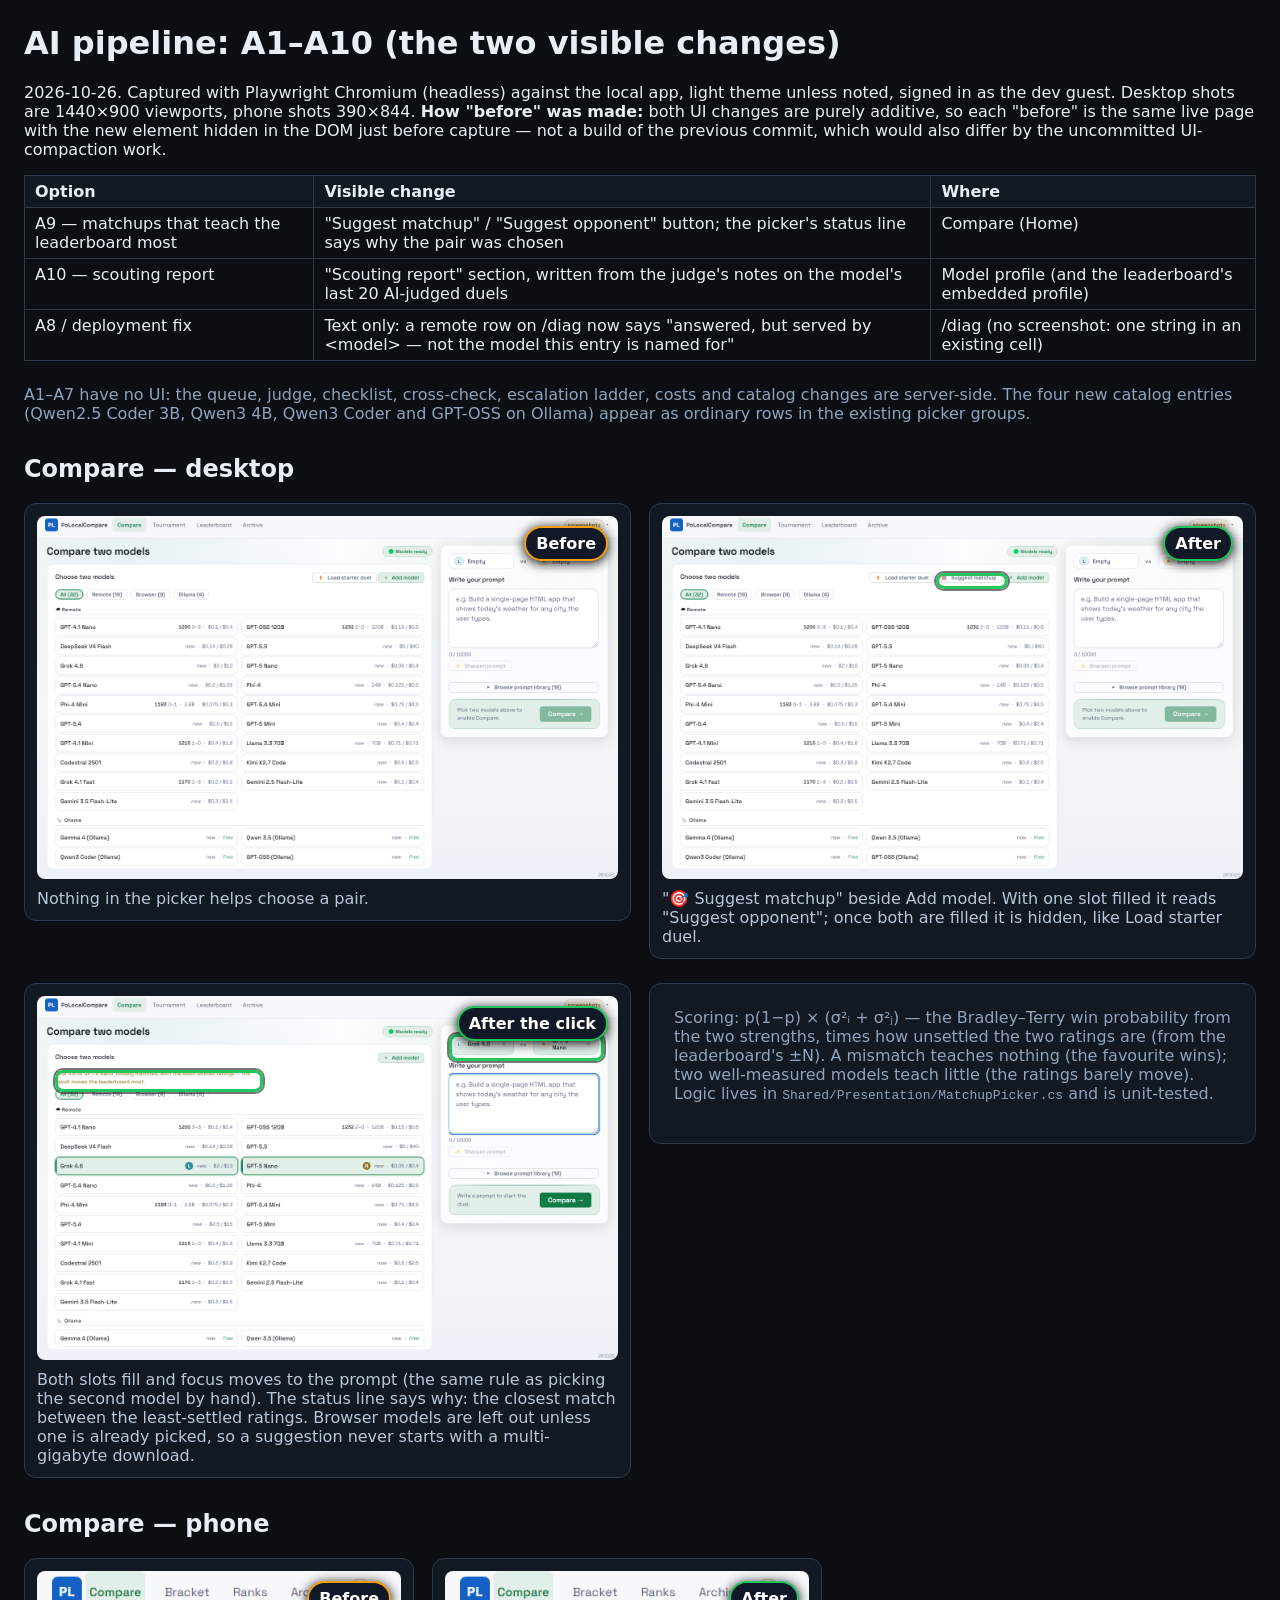
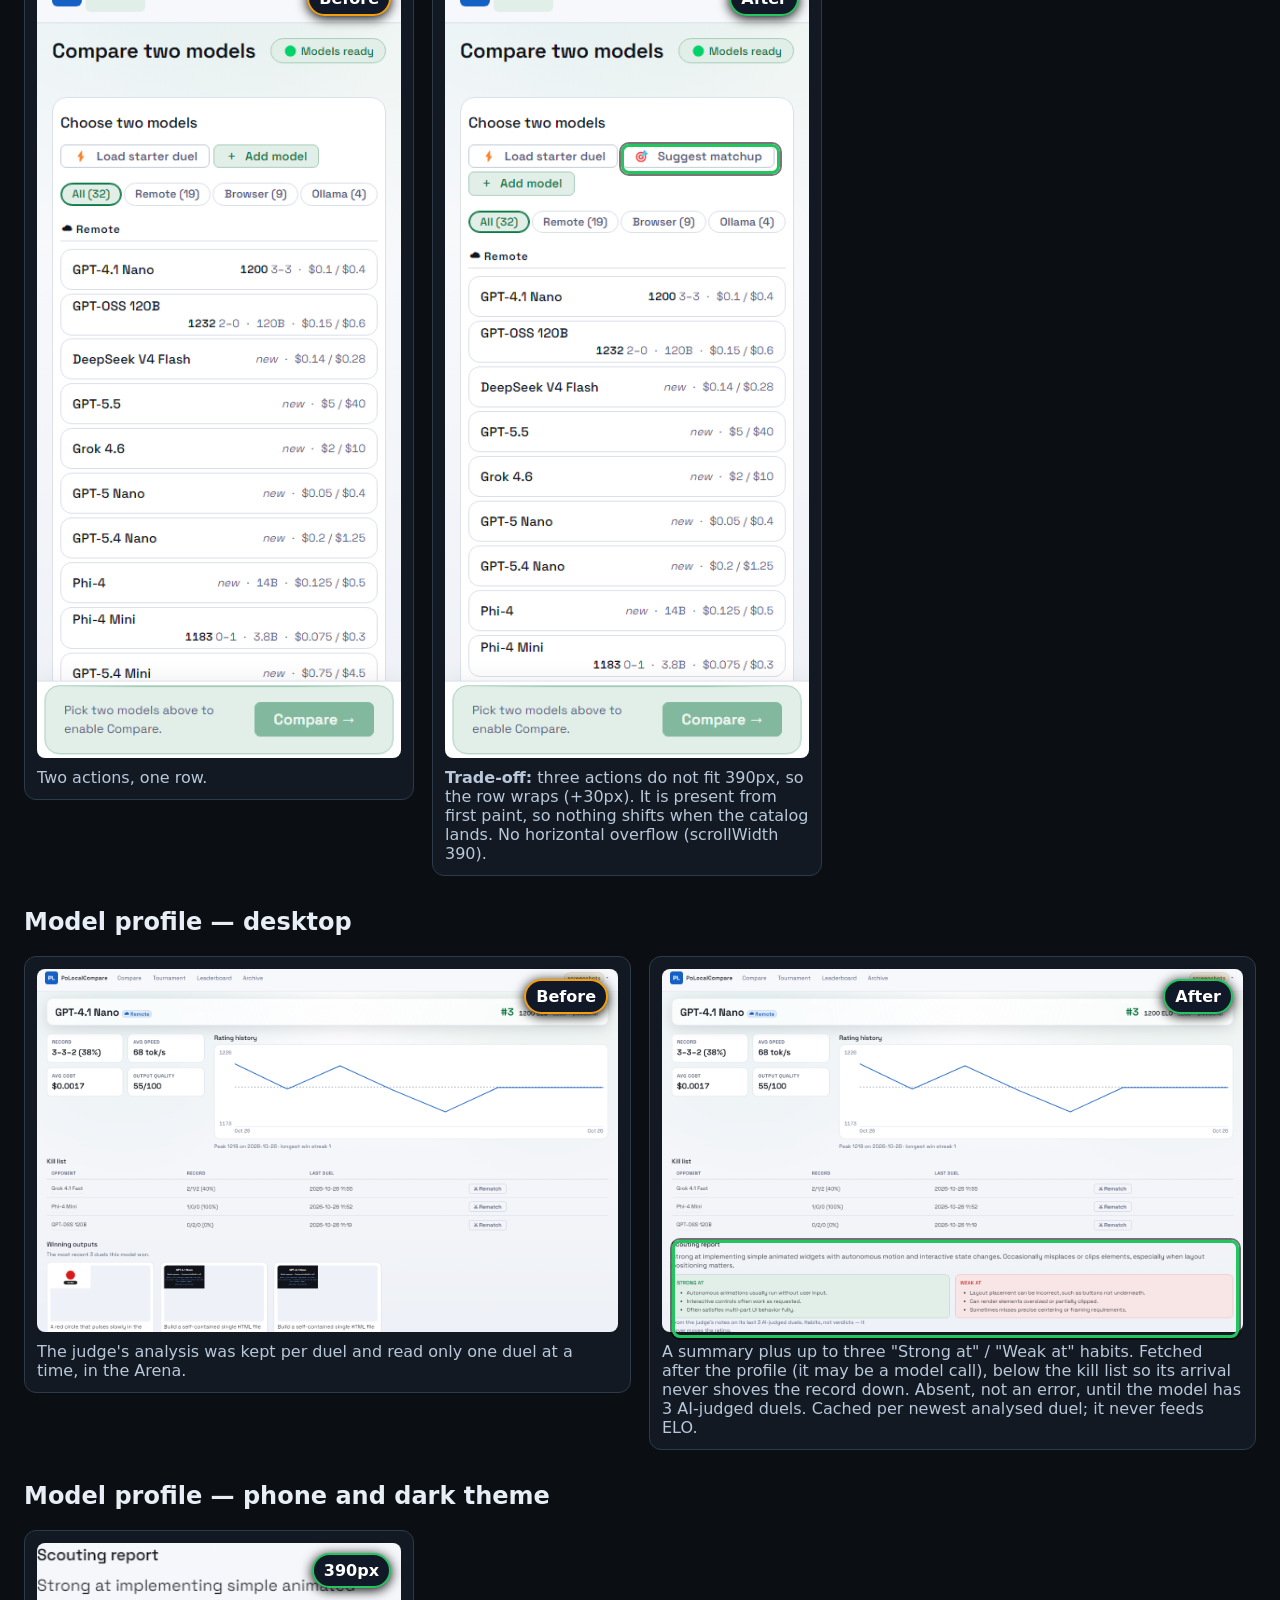
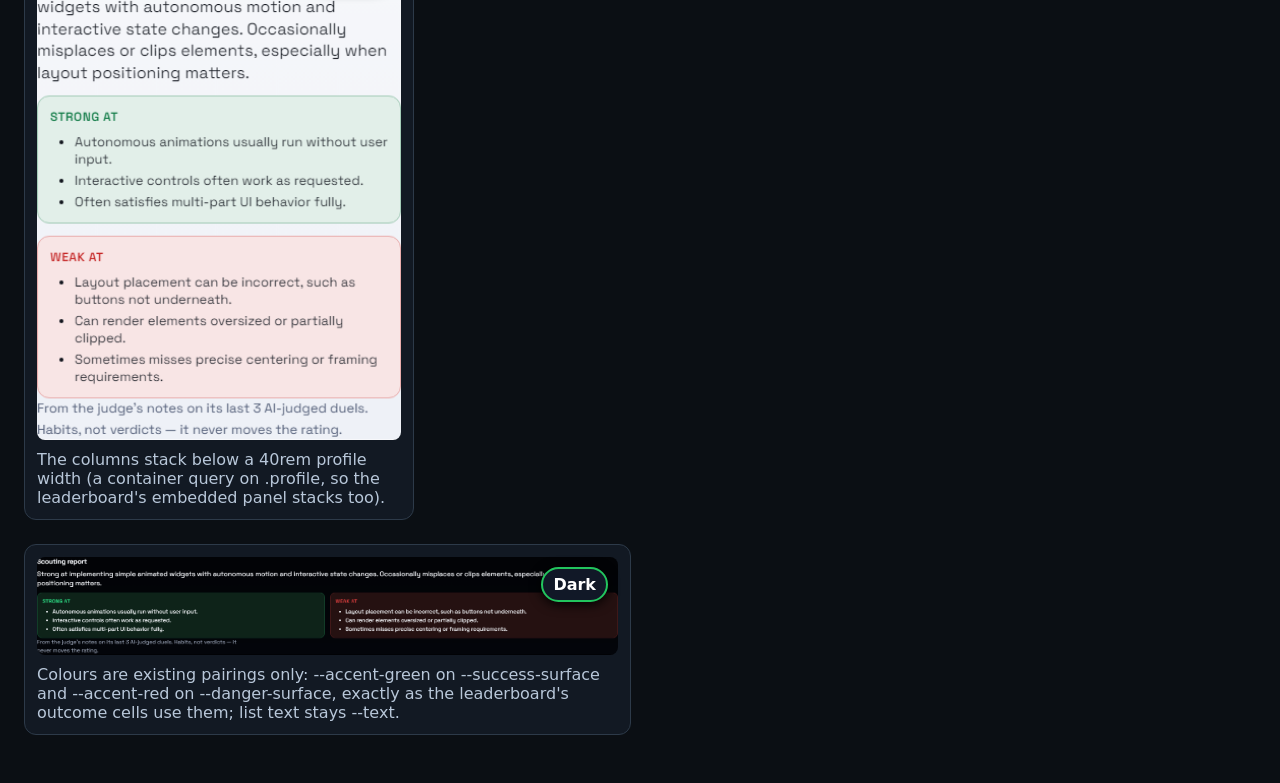
==== SCREENSHOTS/261026-ai-pipeline.html @ 2b03a3d3 "judge's back in business, double-checks itself now, plus matchup tips and scouting reports Co-Author" ====
<!doctype html>
<html lang="en">
<head>
  <meta charset="utf-8">
  <meta name="viewport" content="width=device-width, initial-scale=1">
  <title>AI pipeline - before and after</title>
  <style>
    :root {
      color-scheme: dark;
      font-family: system-ui, sans-serif;
      background: #0b0f14;
      color: #e8eef5;
    }
    body {
      max-width: 1600px;
      margin: 0 auto;
      padding: 24px;
    }
    h1, h2, p { margin-top: 0; }
    h2 { margin-top: 32px; }
    .pair {
      display: grid;
      grid-template-columns: repeat(2, minmax(0, 1fr));
      gap: 18px;
      margin-bottom: 24px;
      align-items: start;
    }
    .pair--phone {
      grid-template-columns: repeat(2, minmax(0, 390px));
      justify-content: start;
    }
    figure {
      position: relative;
      margin: 0;
      padding: 12px;
      background: #121923;
      border: 1px solid #2d3a49;
      border-radius: 12px;
    }
    .shot { position: relative; }
    img {
      display: block;
      width: 100%;
      height: auto;
      border-radius: 8px;
    }
    figcaption {
      padding-top: 10px;
      color: #b8c7d9;
    }
    .tag {
      position: absolute;
      top: 22px;
      right: 22px;
      z-index: 1;
      padding: 6px 10px;
      border-radius: 999px;
      background: #111827;
      border: 2px solid #f59e0b;
      color: #fff;
      font-weight: 700;
      box-shadow: 0 2px 12px #000;
    }
    .after .tag { border-color: #22c55e; }
    /* Callout boxes, as percentages of the capture's viewport, from Playwright bounding boxes. */
    .mark {
      position: absolute;
      border: 3px solid #f59e0b;
      border-radius: 8px;
      box-shadow: 0 0 0 2px #0008;
    }
    .after .mark { border-color: #22c55e; }
    .note { color: #8fa3ba; }
    table { border-collapse: collapse; margin-bottom: 24px; }
    th, td { border: 1px solid #2d3a49; padding: 6px 10px; text-align: left; vertical-align: top; }
    th { background: #121923; }
    @media (max-width: 900px) {
      .pair, .pair--phone { grid-template-columns: 1fr; }
    }
  </style>
</head>
<body>
  <h1>AI pipeline: A1–A10 (the two visible changes)</h1>
  <p>2026-10-26. Captured with Playwright Chromium (headless) against the local app, light theme unless noted,
     signed in as the dev guest. Desktop shots are 1440×900 viewports, phone shots 390×844.
     <strong>How "before" was made:</strong> both UI changes are purely additive, so each "before" is the same live
     page with the new element hidden in the DOM just before capture — not a build of the previous commit, which
     would also differ by the uncommitted UI-compaction work.</p>

  <table>
    <tr><th>Option</th><th>Visible change</th><th>Where</th></tr>
    <tr><td>A9 — matchups that teach the leaderboard most</td><td>"Suggest matchup" / "Suggest opponent" button; the picker's status line says why the pair was chosen</td><td>Compare (Home)</td></tr>
    <tr><td>A10 — scouting report</td><td>"Scouting report" section, written from the judge's notes on the model's last 20 AI-judged duels</td><td>Model profile (and the leaderboard's embedded profile)</td></tr>
    <tr><td>A8 / deployment fix</td><td>Text only: a remote row on /diag now says "answered, but served by &lt;model&gt; — not the model this entry is named for"</td><td>/diag (no screenshot: one string in an existing cell)</td></tr>
  </table>
  <p class="note">A1–A7 have no UI: the queue, judge, checklist, cross-check, escalation ladder, costs and catalog
     changes are server-side. The four new catalog entries (Qwen2.5 Coder 3B, Qwen3 4B, Qwen3 Coder and GPT-OSS on
     Ollama) appear as ordinary rows in the existing picker groups.</p>

  <h2>Compare — desktop</h2>
  <div class="pair">
    <figure class="before">
      <span class="tag">Before</span>
      <div class="shot"><img src="ai-pipeline/before-home-1440.png" alt="Compare page; the picker header holds only Add model"></div>
      <figcaption>Nothing in the picker helps choose a pair.</figcaption>
    </figure>
    <figure class="after">
      <span class="tag">After</span>
      <div class="shot">
        <img src="ai-pipeline/after-home-1440.png" alt="Compare page with a Suggest matchup button beside Add model">
        <span class="mark" style="left:47.08%; top:15.58%; width:11.36%; height:2.84%"></span>
      </div>
      <figcaption>"🎯 Suggest matchup" beside Add model. With one slot filled it reads "Suggest opponent"; once both are
        filled it is hidden, like Load starter duel.</figcaption>
    </figure>
  </div>

  <div class="pair">
    <figure class="after">
      <span class="tag">After the click</span>
      <div class="shot">
        <img src="ai-pipeline/after-home-suggested-1440.png" alt="Both slots filled with Grok 4.6 and GPT-5 Nano and an explanation line above the filters">
        <span class="mark" style="left:3.13%; top:20.20%; width:34.72%; height:4.48%"></span>
        <span class="mark" style="left:70.90%; top:10.33%; width:25.69%; height:5.73%"></span>
      </div>
      <figcaption>Both slots fill and focus moves to the prompt (the same rule as picking the second model by hand). The
        status line says why: the closest match between the least-settled ratings. Browser models are left out unless
        one is already picked, so a suggestion never starts with a multi-gigabyte download.</figcaption>
    </figure>
    <figure>
      <div class="shot"><p class="note" style="padding:12px">Scoring: p(1−p) × (σ²ᵢ + σ²ⱼ) — the Bradley–Terry win
        probability from the two strengths, times how unsettled the two ratings are (from the leaderboard's ±N). A
        mismatch teaches nothing (the favourite wins); two well-measured models teach little (the ratings barely move).
        Logic lives in <code>Shared/Presentation/MatchupPicker.cs</code> and is unit-tested.</p></div>
    </figure>
  </div>

  <h2>Compare — phone</h2>
  <div class="pair pair--phone">
    <figure class="before">
      <span class="tag">Before</span>
      <div class="shot"><img src="ai-pipeline/before-home-390.png" alt="Phone Compare page, starter duel and Add model on one row"></div>
      <figcaption>Two actions, one row.</figcaption>
    </figure>
    <figure class="after">
      <span class="tag">After</span>
      <div class="shot">
        <img src="ai-pipeline/after-home-390.png" alt="Phone Compare page, the action row wraps to two lines">
        <span class="mark" style="left:48.46%; top:21.99%; width:41.95%; height:3.03%"></span>
      </div>
      <figcaption><strong>Trade-off:</strong> three actions do not fit 390px, so the row wraps (+30px). It is present
        from first paint, so nothing shifts when the catalog lands. No horizontal overflow (scrollWidth 390).</figcaption>
    </figure>
  </div>

  <h2>Model profile — desktop</h2>
  <div class="pair">
    <figure class="before">
      <span class="tag">Before</span>
      <div class="shot"><img src="ai-pipeline/before-profile-1440.png" alt="GPT-4.1 Nano profile ending with the kill list"></div>
      <figcaption>The judge's analysis was kept per duel and read only one duel at a time, in the Arena.</figcaption>
    </figure>
    <figure class="after">
      <span class="tag">After</span>
      <div class="shot">
        <img src="ai-pipeline/after-profile-1440.png" alt="Profile with a Scouting report section: summary, a green Strong at column and a red Weak at column">
        <span class="mark" style="left:1.67%; top:74.70%; width:96.67%; height:25.30%"></span>
      </div>
      <figcaption>A summary plus up to three "Strong at" / "Weak at" habits. Fetched after the profile (it may be a model
        call), below the kill list so its arrival never shoves the record down. Absent, not an error, until the model
        has 3 AI-judged duels. Cached per newest analysed duel; it never feeds ELO.</figcaption>
    </figure>
  </div>

  <h2>Model profile — phone and dark theme</h2>
  <div class="pair pair--phone">
    <figure class="after">
      <span class="tag">390px</span>
      <div class="shot"><img src="ai-pipeline/after-profile-section-390.png" alt="Scouting report stacked in one column on a phone"></div>
      <figcaption>The columns stack below a 40rem profile width (a container query on .profile, so the leaderboard's
        embedded panel stacks too).</figcaption>
    </figure>
  </div>
  <div class="pair">
    <figure class="after">
      <span class="tag">Dark</span>
      <div class="shot"><img src="ai-pipeline/after-profile-section-dark.png" alt="Scouting report in the dark theme"></div>
      <figcaption>Colours are existing pairings only: --accent-green on --success-surface and --accent-red on
        --danger-surface, exactly as the leaderboard's outcome cells use them; list text stays --text.</figcaption>
    </figure>
  </div>
</body>
</html>
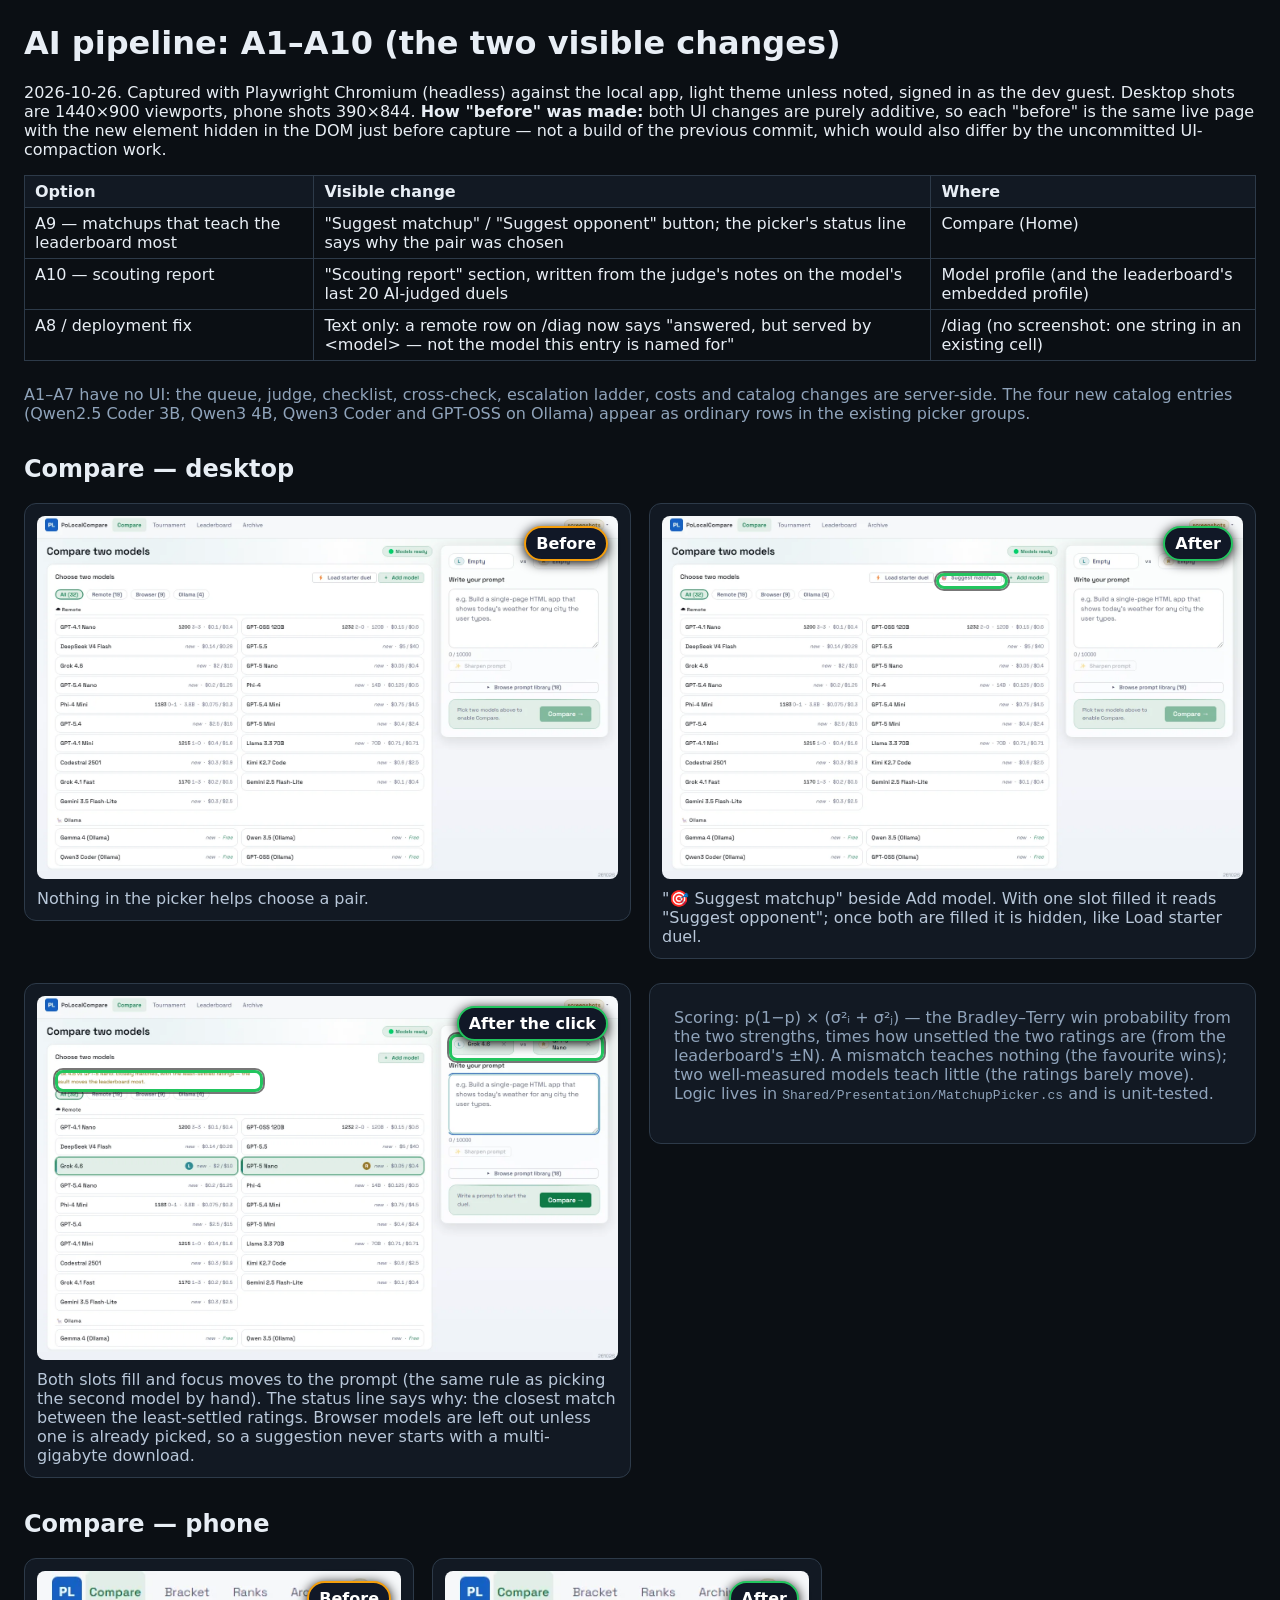
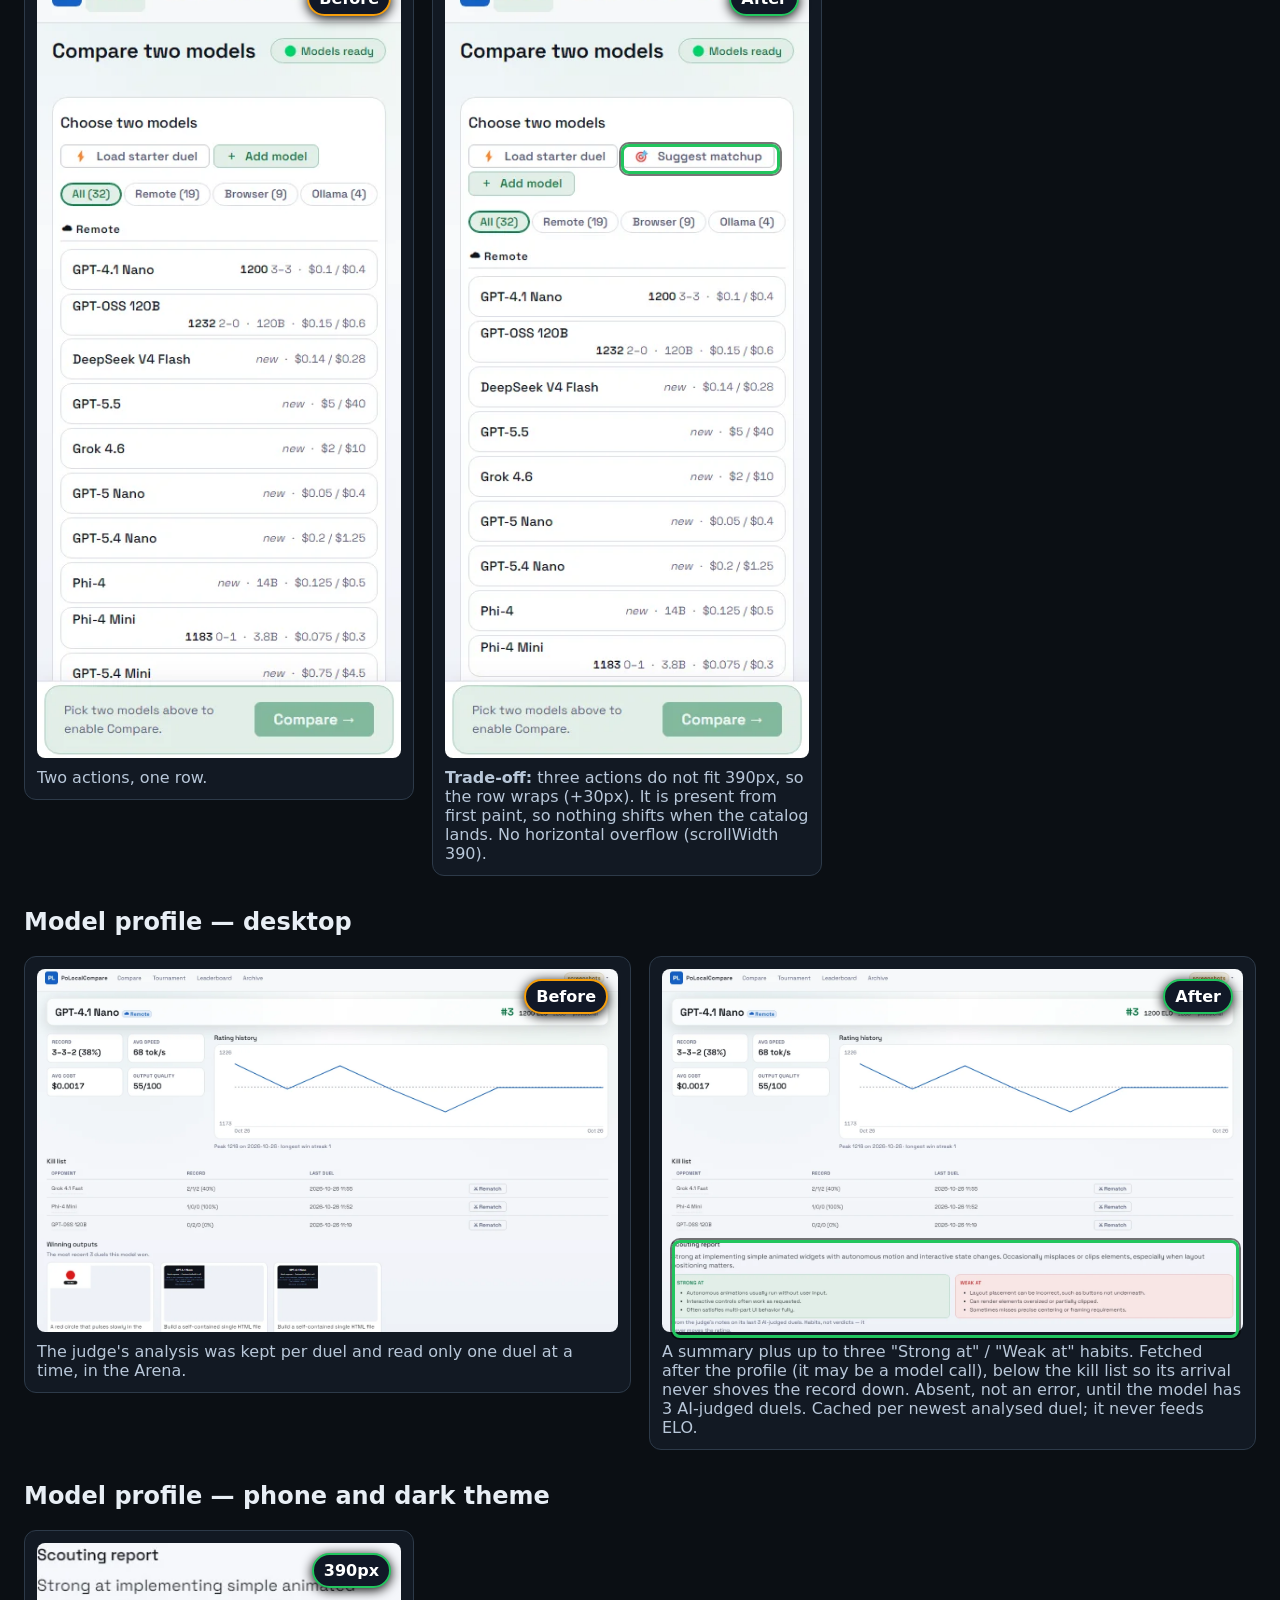
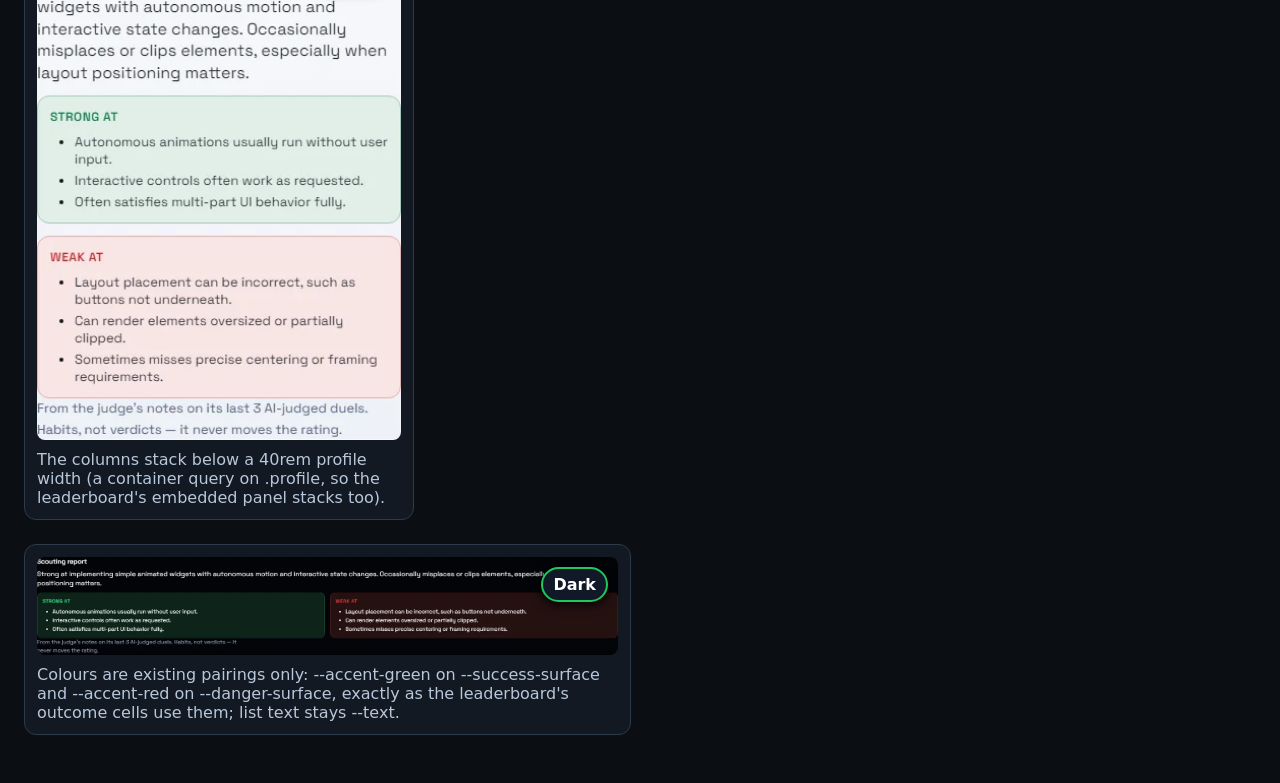
==== commit 70925e08: "cleaned house big time, settings page is in and the extras chill till you flip 'em on Co-Authored-By" ====
--- a/SCREENSHOTS/261026-ai-pipeline.html
+++ b/SCREENSHOTS/261026-ai-pipeline.html
@@ -101,13 +101,13 @@
   <div class="pair">
     <figure class="before">
       <span class="tag">Before</span>
-      <div class="shot"><img src="ai-pipeline/before-home-1440.png" alt="Compare page; the picker header holds only Add model"></div>
+      <div class="shot"><img src="ai-pipeline/before-home-1440.webp" alt="Compare page; the picker header holds only Add model"></div>
       <figcaption>Nothing in the picker helps choose a pair.</figcaption>
     </figure>
     <figure class="after">
       <span class="tag">After</span>
       <div class="shot">
-        <img src="ai-pipeline/after-home-1440.png" alt="Compare page with a Suggest matchup button beside Add model">
+        <img src="ai-pipeline/after-home-1440.webp" alt="Compare page with a Suggest matchup button beside Add model">
         <span class="mark" style="left:47.08%; top:15.58%; width:11.36%; height:2.84%"></span>
       </div>
       <figcaption>"🎯 Suggest matchup" beside Add model. With one slot filled it reads "Suggest opponent"; once both are
@@ -119,7 +119,7 @@
     <figure class="after">
       <span class="tag">After the click</span>
       <div class="shot">
-        <img src="ai-pipeline/after-home-suggested-1440.png" alt="Both slots filled with Grok 4.6 and GPT-5 Nano and an explanation line above the filters">
+        <img src="ai-pipeline/after-home-suggested-1440.webp" alt="Both slots filled with Grok 4.6 and GPT-5 Nano and an explanation line above the filters">
         <span class="mark" style="left:3.13%; top:20.20%; width:34.72%; height:4.48%"></span>
         <span class="mark" style="left:70.90%; top:10.33%; width:25.69%; height:5.73%"></span>
       </div>
@@ -139,13 +139,13 @@
   <div class="pair pair--phone">
     <figure class="before">
       <span class="tag">Before</span>
-      <div class="shot"><img src="ai-pipeline/before-home-390.png" alt="Phone Compare page, starter duel and Add model on one row"></div>
+      <div class="shot"><img src="ai-pipeline/before-home-390.webp" alt="Phone Compare page, starter duel and Add model on one row"></div>
       <figcaption>Two actions, one row.</figcaption>
     </figure>
     <figure class="after">
       <span class="tag">After</span>
       <div class="shot">
-        <img src="ai-pipeline/after-home-390.png" alt="Phone Compare page, the action row wraps to two lines">
+        <img src="ai-pipeline/after-home-390.webp" alt="Phone Compare page, the action row wraps to two lines">
         <span class="mark" style="left:48.46%; top:21.99%; width:41.95%; height:3.03%"></span>
       </div>
       <figcaption><strong>Trade-off:</strong> three actions do not fit 390px, so the row wraps (+30px). It is present
@@ -157,13 +157,13 @@
   <div class="pair">
     <figure class="before">
       <span class="tag">Before</span>
-      <div class="shot"><img src="ai-pipeline/before-profile-1440.png" alt="GPT-4.1 Nano profile ending with the kill list"></div>
+      <div class="shot"><img src="ai-pipeline/before-profile-1440.webp" alt="GPT-4.1 Nano profile ending with the kill list"></div>
       <figcaption>The judge's analysis was kept per duel and read only one duel at a time, in the Arena.</figcaption>
     </figure>
     <figure class="after">
       <span class="tag">After</span>
       <div class="shot">
-        <img src="ai-pipeline/after-profile-1440.png" alt="Profile with a Scouting report section: summary, a green Strong at column and a red Weak at column">
+        <img src="ai-pipeline/after-profile-1440.webp" alt="Profile with a Scouting report section: summary, a green Strong at column and a red Weak at column">
         <span class="mark" style="left:1.67%; top:74.70%; width:96.67%; height:25.30%"></span>
       </div>
       <figcaption>A summary plus up to three "Strong at" / "Weak at" habits. Fetched after the profile (it may be a model
@@ -176,7 +176,7 @@
   <div class="pair pair--phone">
     <figure class="after">
       <span class="tag">390px</span>
-      <div class="shot"><img src="ai-pipeline/after-profile-section-390.png" alt="Scouting report stacked in one column on a phone"></div>
+      <div class="shot"><img src="ai-pipeline/after-profile-section-390.webp" alt="Scouting report stacked in one column on a phone"></div>
       <figcaption>The columns stack below a 40rem profile width (a container query on .profile, so the leaderboard's
         embedded panel stacks too).</figcaption>
     </figure>
@@ -184,7 +184,7 @@
   <div class="pair">
     <figure class="after">
       <span class="tag">Dark</span>
-      <div class="shot"><img src="ai-pipeline/after-profile-section-dark.png" alt="Scouting report in the dark theme"></div>
+      <div class="shot"><img src="ai-pipeline/after-profile-section-dark.webp" alt="Scouting report in the dark theme"></div>
       <figcaption>Colours are existing pairings only: --accent-green on --success-surface and --accent-red on
         --danger-surface, exactly as the leaderboard's outcome cells use them; list text stays --text.</figcaption>
     </figure>
